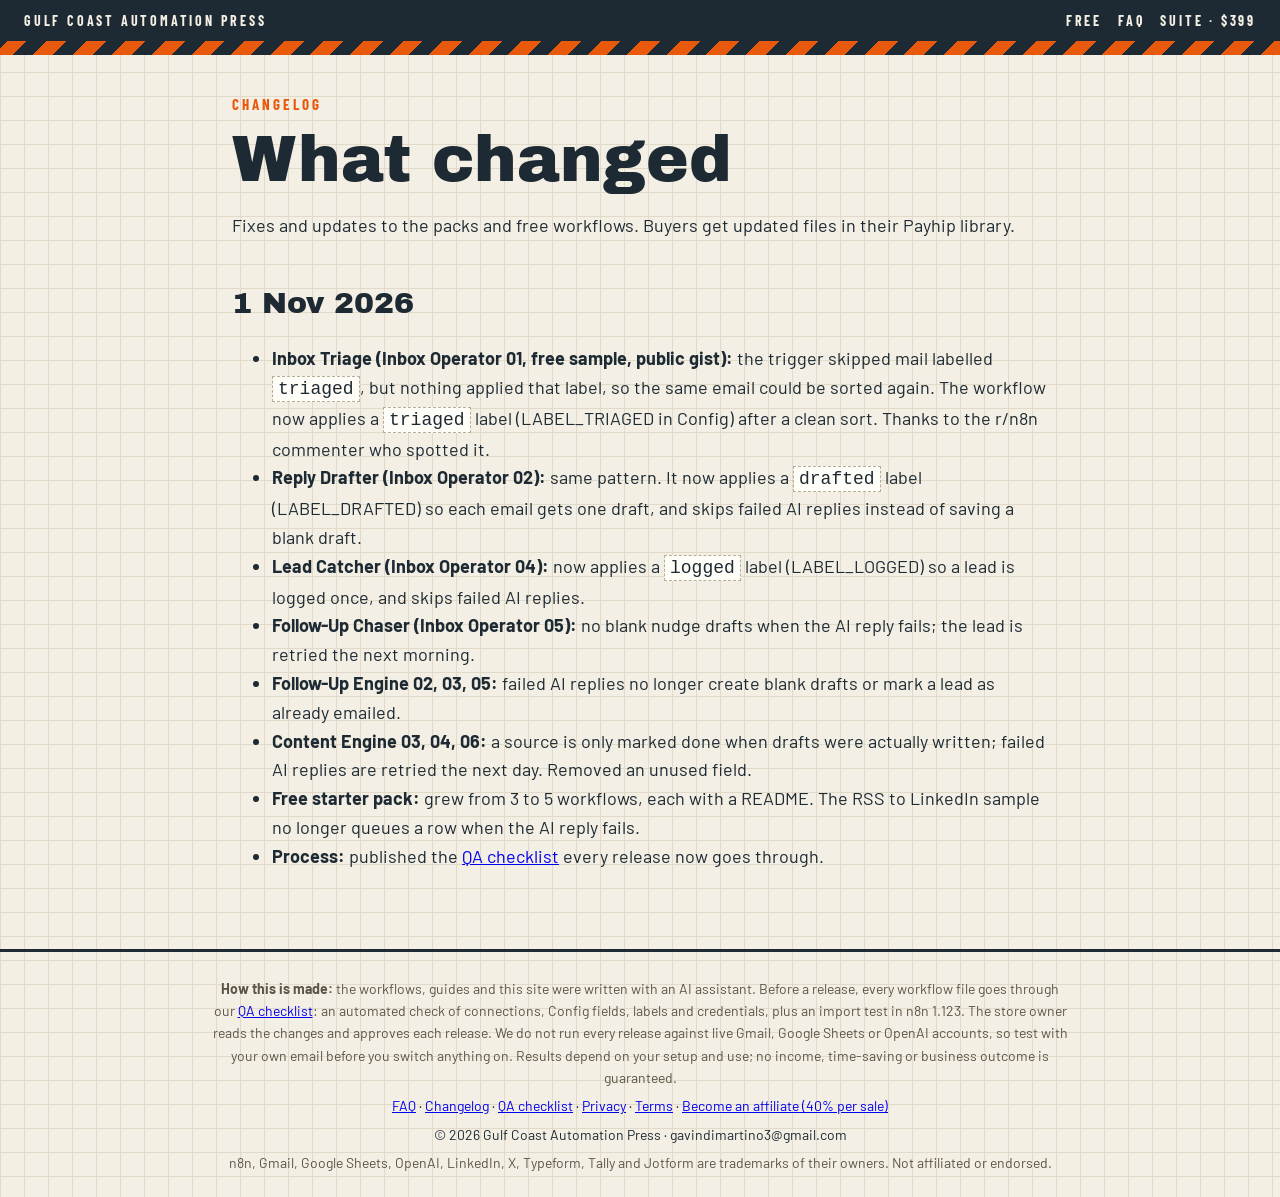
==== changelog/index.html @ 09010129 "Review improvements: Suite-first home, 5-workflow free starter pack with free-vs-paid table, FAQ wit" ====
<!doctype html><html lang=en><head><meta charset=utf-8><meta name=viewport content="width=device-width,initial-scale=1"><title>Changelog · Gulf Coast Automation Press</title><meta name=description content="Fixes and updates to the n8n workflow packs."><link rel=stylesheet href="/style.css"></head><body><nav><a href="/">GULF COAST AUTOMATION PRESS</a><span class=navr><a href="/free/">FREE</a><a href="/faq/">FAQ</a><a href="https://payhip.com/b/FG4vy">SUITE · $399</a></span></nav><div class=stripe></div><main><div class=k>Changelog</div><h1>What changed</h1><p>Fixes and updates to the packs and free workflows. Buyers get updated files in their Payhip library.</p><h2>1 Nov 2026</h2><ul><li><b>Inbox Triage (Inbox Operator 01, free sample, public gist):</b> the trigger skipped mail labelled <code>triaged</code>, but nothing applied that label, so the same email could be sorted again. The workflow now applies a <code>triaged</code> label (LABEL_TRIAGED in Config) after a clean sort. Thanks to the r/n8n commenter who spotted it.</li><li><b>Reply Drafter (Inbox Operator 02):</b> same pattern. It now applies a <code>drafted</code> label (LABEL_DRAFTED) so each email gets one draft, and skips failed AI replies instead of saving a blank draft.</li><li><b>Lead Catcher (Inbox Operator 04):</b> now applies a <code>logged</code> label (LABEL_LOGGED) so a lead is logged once, and skips failed AI replies.</li><li><b>Follow-Up Chaser (Inbox Operator 05):</b> no blank nudge drafts when the AI reply fails; the lead is retried the next morning.</li><li><b>Follow-Up Engine 02, 03, 05:</b> failed AI replies no longer create blank drafts or mark a lead as already emailed.</li><li><b>Content Engine 03, 04, 06:</b> a source is only marked done when drafts were actually written; failed AI replies are retried the next day. Removed an unused field.</li><li><b>Free starter pack:</b> grew from 3 to 5 workflows, each with a README. The RSS to LinkedIn sample no longer queues a row when the AI reply fails.</li><li><b>Process:</b> published the <a href="/qa/">QA checklist</a> every release now goes through.</li></ul></main><footer><p class=small><b>How this is made:</b> the workflows, guides and this site were written with an AI assistant. Before a release, every workflow file goes through our <a href="/qa/">QA checklist</a>: an automated check of connections, Config fields, labels and credentials, plus an import test in n8n 1.123. The store owner reads the changes and approves each release. We do not run every release against live Gmail, Google Sheets or OpenAI accounts, so test with your own email before you switch anything on. Results depend on your setup and use; no income, time-saving or business outcome is guaranteed.</p><p><a href="/faq/">FAQ</a> · <a href="/changelog/">Changelog</a> · <a href="/qa/">QA checklist</a> · <a href="/privacy/">Privacy</a> · <a href="/terms/">Terms</a> · <a href="https://payhip.com/auth/register/af6ae660e6de88c">Become an affiliate (40% per sale)</a></p><p>© 2026 Gulf Coast Automation Press · gavindimartino3@gmail.com</p><p class=small>n8n, Gmail, Google Sheets, OpenAI, LinkedIn, X, Typeform, Tally and Jotform are trademarks of their owners. Not affiliated or endorsed.</p></footer></body></html>
---- style.css ----
@import url('https://fonts.googleapis.com/css2?family=Archivo+Black&family=Barlow:wght@400;600&family=Barlow+Condensed:wght@600;700&display=swap');
:root{--paper:#F4EFE4;--grid:#E2DAC8;--ink:#1D2A33;--orange:#E8590C;--card:#FFFDF7}
*{box-sizing:border-box}body{margin:0;background:var(--paper);background-image:linear-gradient(var(--grid) 1px,transparent 1px),linear-gradient(90deg,var(--grid) 1px,transparent 1px);background-size:24px 24px;color:var(--ink);font:18px/1.6 Barlow,system-ui,sans-serif}
.stripe{height:14px;background:repeating-linear-gradient(-45deg,var(--orange) 0 14px,var(--ink) 14px 28px)}
nav{background:var(--ink);color:var(--paper);font:700 14px 'Barlow Condensed';letter-spacing:.2em;padding:12px 24px;display:flex;justify-content:space-between}nav a{color:var(--paper);text-decoration:none}
main{max-width:860px;margin:0 auto;padding:40px 22px 60px}
h1,h2{font-family:'Archivo Black',sans-serif;font-weight:400;line-height:1.05}h1{font-size:clamp(36px,6vw,64px);margin:.2em 0}h2{font-size:30px;margin-top:1.6em}
.k{font:700 15px 'Barlow Condensed';letter-spacing:.2em;color:var(--orange);text-transform:uppercase}
.card{background:var(--card);border:2px solid var(--ink);padding:18px 22px;margin:18px 0}
.btn{display:inline-block;background:var(--ink);color:var(--paper);font:700 18px 'Barlow Condensed';letter-spacing:.12em;padding:14px 26px;text-decoration:none;border:2px solid var(--ink)}.btn:hover{background:var(--orange);border-color:var(--orange)}.btn.alt{background:transparent;color:var(--ink)}
img{max-width:100%;border:2px solid var(--ink)}code,pre{font-family:'Courier Prime',monospace;background:var(--card);border:1px dashed #b8ad95;padding:2px 5px}pre{padding:12px;white-space:pre-wrap}
.grid{display:grid;grid-template-columns:repeat(auto-fit,minmax(240px,1fr));gap:14px}.small{font-size:14px;color:#5b5449}
footer{border-top:3px solid var(--ink);padding:20px;text-align:center;font-size:14px}
nav{flex-wrap:wrap;gap:8px}.navr{display:flex;gap:16px;flex-wrap:wrap}
.best{border-width:4px;border-color:var(--orange)}
.tw{overflow-x:auto;-webkit-overflow-scrolling:touch}table{border-collapse:collapse;width:100%;min-width:520px;background:var(--card);font-size:16px}th,td{border:1px solid var(--ink);padding:8px 10px;text-align:left;vertical-align:top}th{background:var(--ink);color:var(--paper);font-family:'Barlow Condensed';letter-spacing:.06em}
.btn{margin:4px 4px 4px 0}footer p{margin:6px auto;max-width:860px}
@media (max-width:560px){body{font-size:17px}main{padding:28px 16px 48px}h2{font-size:24px}.btn{display:block;text-align:center;padding:12px 16px}nav{padding:10px 14px;font-size:13px;letter-spacing:.12em}.card{padding:14px 16px}}
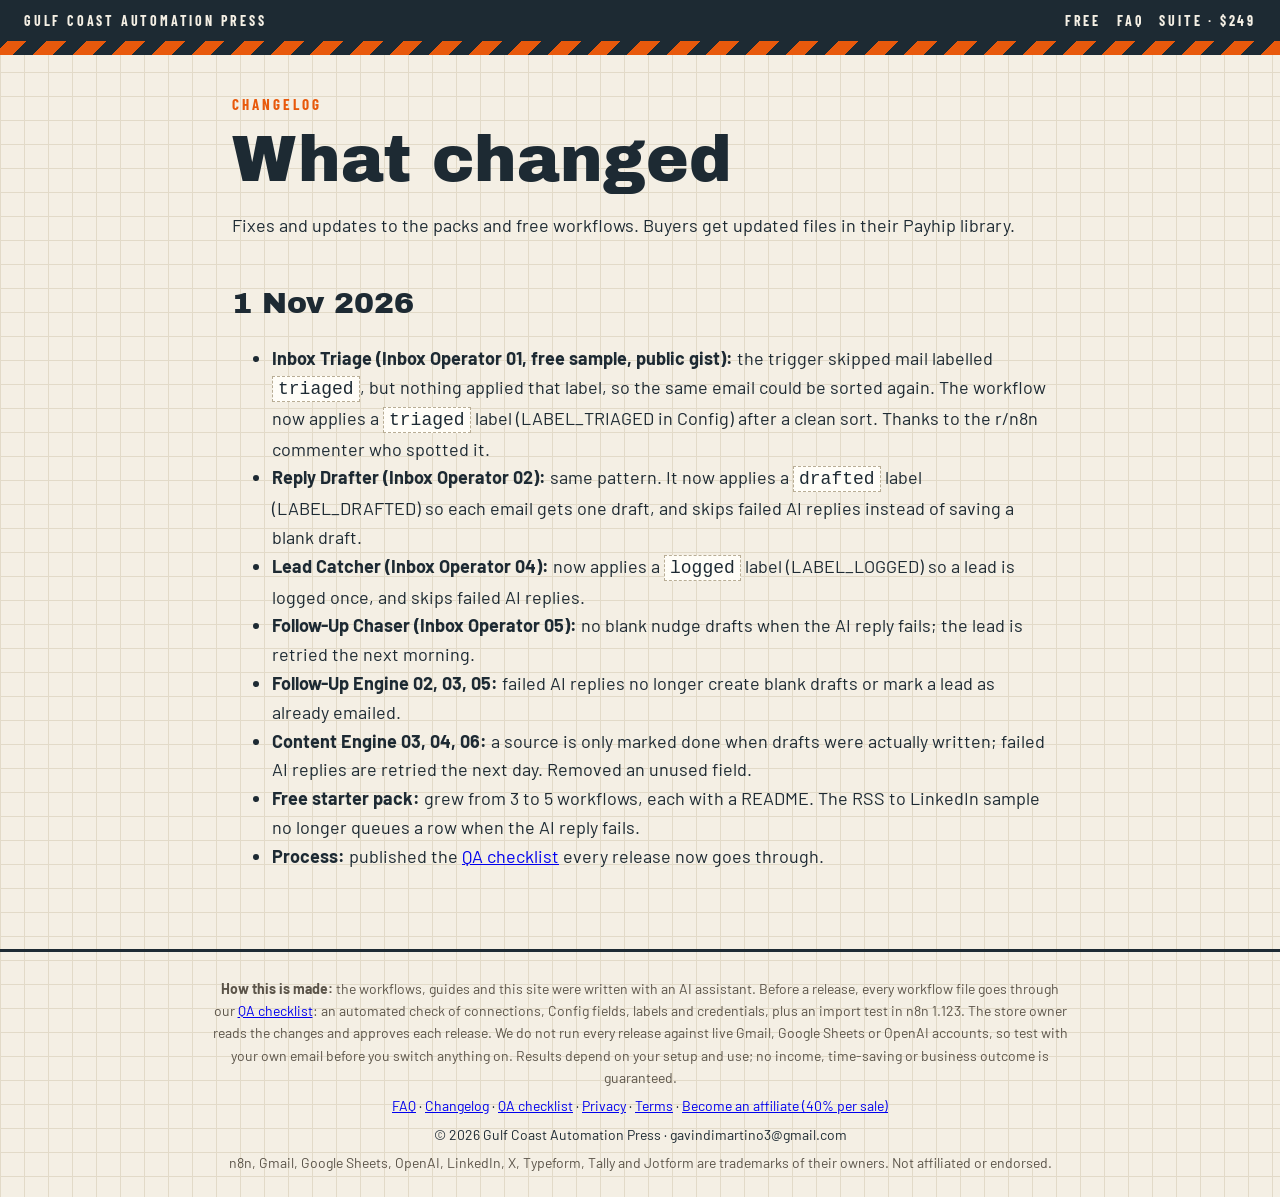
==== commit 616c4d35: "Suite $249, Core 3 $79 entry offer (CORE3_URL), starter pack button (STARTER_URL), refund/updates FA" ====
--- a/changelog/index.html
+++ b/changelog/index.html
@@ -1 +1 @@
-<!doctype html><html lang=en><head><meta charset=utf-8><meta name=viewport content="width=device-width,initial-scale=1"><title>Changelog · Gulf Coast Automation Press</title><meta name=description content="Fixes and updates to the n8n workflow packs."><link rel=stylesheet href="/style.css"></head><body><nav><a href="/">GULF COAST AUTOMATION PRESS</a><span class=navr><a href="/free/">FREE</a><a href="/faq/">FAQ</a><a href="https://payhip.com/b/FG4vy">SUITE · $399</a></span></nav><div class=stripe></div><main><div class=k>Changelog</div><h1>What changed</h1><p>Fixes and updates to the packs and free workflows. Buyers get updated files in their Payhip library.</p><h2>1 Nov 2026</h2><ul><li><b>Inbox Triage (Inbox Operator 01, free sample, public gist):</b> the trigger skipped mail labelled <code>triaged</code>, but nothing applied that label, so the same email could be sorted again. The workflow now applies a <code>triaged</code> label (LABEL_TRIAGED in Config) after a clean sort. Thanks to the r/n8n commenter who spotted it.</li><li><b>Reply Drafter (Inbox Operator 02):</b> same pattern. It now applies a <code>drafted</code> label (LABEL_DRAFTED) so each email gets one draft, and skips failed AI replies instead of saving a blank draft.</li><li><b>Lead Catcher (Inbox Operator 04):</b> now applies a <code>logged</code> label (LABEL_LOGGED) so a lead is logged once, and skips failed AI replies.</li><li><b>Follow-Up Chaser (Inbox Operator 05):</b> no blank nudge drafts when the AI reply fails; the lead is retried the next morning.</li><li><b>Follow-Up Engine 02, 03, 05:</b> failed AI replies no longer create blank drafts or mark a lead as already emailed.</li><li><b>Content Engine 03, 04, 06:</b> a source is only marked done when drafts were actually written; failed AI replies are retried the next day. Removed an unused field.</li><li><b>Free starter pack:</b> grew from 3 to 5 workflows, each with a README. The RSS to LinkedIn sample no longer queues a row when the AI reply fails.</li><li><b>Process:</b> published the <a href="/qa/">QA checklist</a> every release now goes through.</li></ul></main><footer><p class=small><b>How this is made:</b> the workflows, guides and this site were written with an AI assistant. Before a release, every workflow file goes through our <a href="/qa/">QA checklist</a>: an automated check of connections, Config fields, labels and credentials, plus an import test in n8n 1.123. The store owner reads the changes and approves each release. We do not run every release against live Gmail, Google Sheets or OpenAI accounts, so test with your own email before you switch anything on. Results depend on your setup and use; no income, time-saving or business outcome is guaranteed.</p><p><a href="/faq/">FAQ</a> · <a href="/changelog/">Changelog</a> · <a href="/qa/">QA checklist</a> · <a href="/privacy/">Privacy</a> · <a href="/terms/">Terms</a> · <a href="https://payhip.com/auth/register/af6ae660e6de88c">Become an affiliate (40% per sale)</a></p><p>© 2026 Gulf Coast Automation Press · gavindimartino3@gmail.com</p><p class=small>n8n, Gmail, Google Sheets, OpenAI, LinkedIn, X, Typeform, Tally and Jotform are trademarks of their owners. Not affiliated or endorsed.</p></footer></body></html>+<!doctype html><html lang=en><head><meta charset=utf-8><meta name=viewport content="width=device-width,initial-scale=1"><title>Changelog · Gulf Coast Automation Press</title><meta name=description content="Fixes and updates to the n8n workflow packs."><link rel=stylesheet href="/style.css"></head><body><nav><a href="/">GULF COAST AUTOMATION PRESS</a><span class=navr><a href="/free/">FREE</a><a href="/faq/">FAQ</a><a href="https://payhip.com/b/FG4vy">SUITE · $249</a></span></nav><div class=stripe></div><main><div class=k>Changelog</div><h1>What changed</h1><p>Fixes and updates to the packs and free workflows. Buyers get updated files in their Payhip library.</p><h2>1 Nov 2026</h2><ul><li><b>Inbox Triage (Inbox Operator 01, free sample, public gist):</b> the trigger skipped mail labelled <code>triaged</code>, but nothing applied that label, so the same email could be sorted again. The workflow now applies a <code>triaged</code> label (LABEL_TRIAGED in Config) after a clean sort. Thanks to the r/n8n commenter who spotted it.</li><li><b>Reply Drafter (Inbox Operator 02):</b> same pattern. It now applies a <code>drafted</code> label (LABEL_DRAFTED) so each email gets one draft, and skips failed AI replies instead of saving a blank draft.</li><li><b>Lead Catcher (Inbox Operator 04):</b> now applies a <code>logged</code> label (LABEL_LOGGED) so a lead is logged once, and skips failed AI replies.</li><li><b>Follow-Up Chaser (Inbox Operator 05):</b> no blank nudge drafts when the AI reply fails; the lead is retried the next morning.</li><li><b>Follow-Up Engine 02, 03, 05:</b> failed AI replies no longer create blank drafts or mark a lead as already emailed.</li><li><b>Content Engine 03, 04, 06:</b> a source is only marked done when drafts were actually written; failed AI replies are retried the next day. Removed an unused field.</li><li><b>Free starter pack:</b> grew from 3 to 5 workflows, each with a README. The RSS to LinkedIn sample no longer queues a row when the AI reply fails.</li><li><b>Process:</b> published the <a href="/qa/">QA checklist</a> every release now goes through.</li></ul></main><footer><p class=small><b>How this is made:</b> the workflows, guides and this site were written with an AI assistant. Before a release, every workflow file goes through our <a href="/qa/">QA checklist</a>: an automated check of connections, Config fields, labels and credentials, plus an import test in n8n 1.123. The store owner reads the changes and approves each release. We do not run every release against live Gmail, Google Sheets or OpenAI accounts, so test with your own email before you switch anything on. Results depend on your setup and use; no income, time-saving or business outcome is guaranteed.</p><p><a href="/faq/">FAQ</a> · <a href="/changelog/">Changelog</a> · <a href="/qa/">QA checklist</a> · <a href="/privacy/">Privacy</a> · <a href="/terms/">Terms</a> · <a href="https://payhip.com/auth/register/af6ae660e6de88c">Become an affiliate (40% per sale)</a></p><p>© 2026 Gulf Coast Automation Press · gavindimartino3@gmail.com</p><p class=small>n8n, Gmail, Google Sheets, OpenAI, LinkedIn, X, Typeform, Tally and Jotform are trademarks of their owners. Not affiliated or endorsed.</p></footer></body></html>
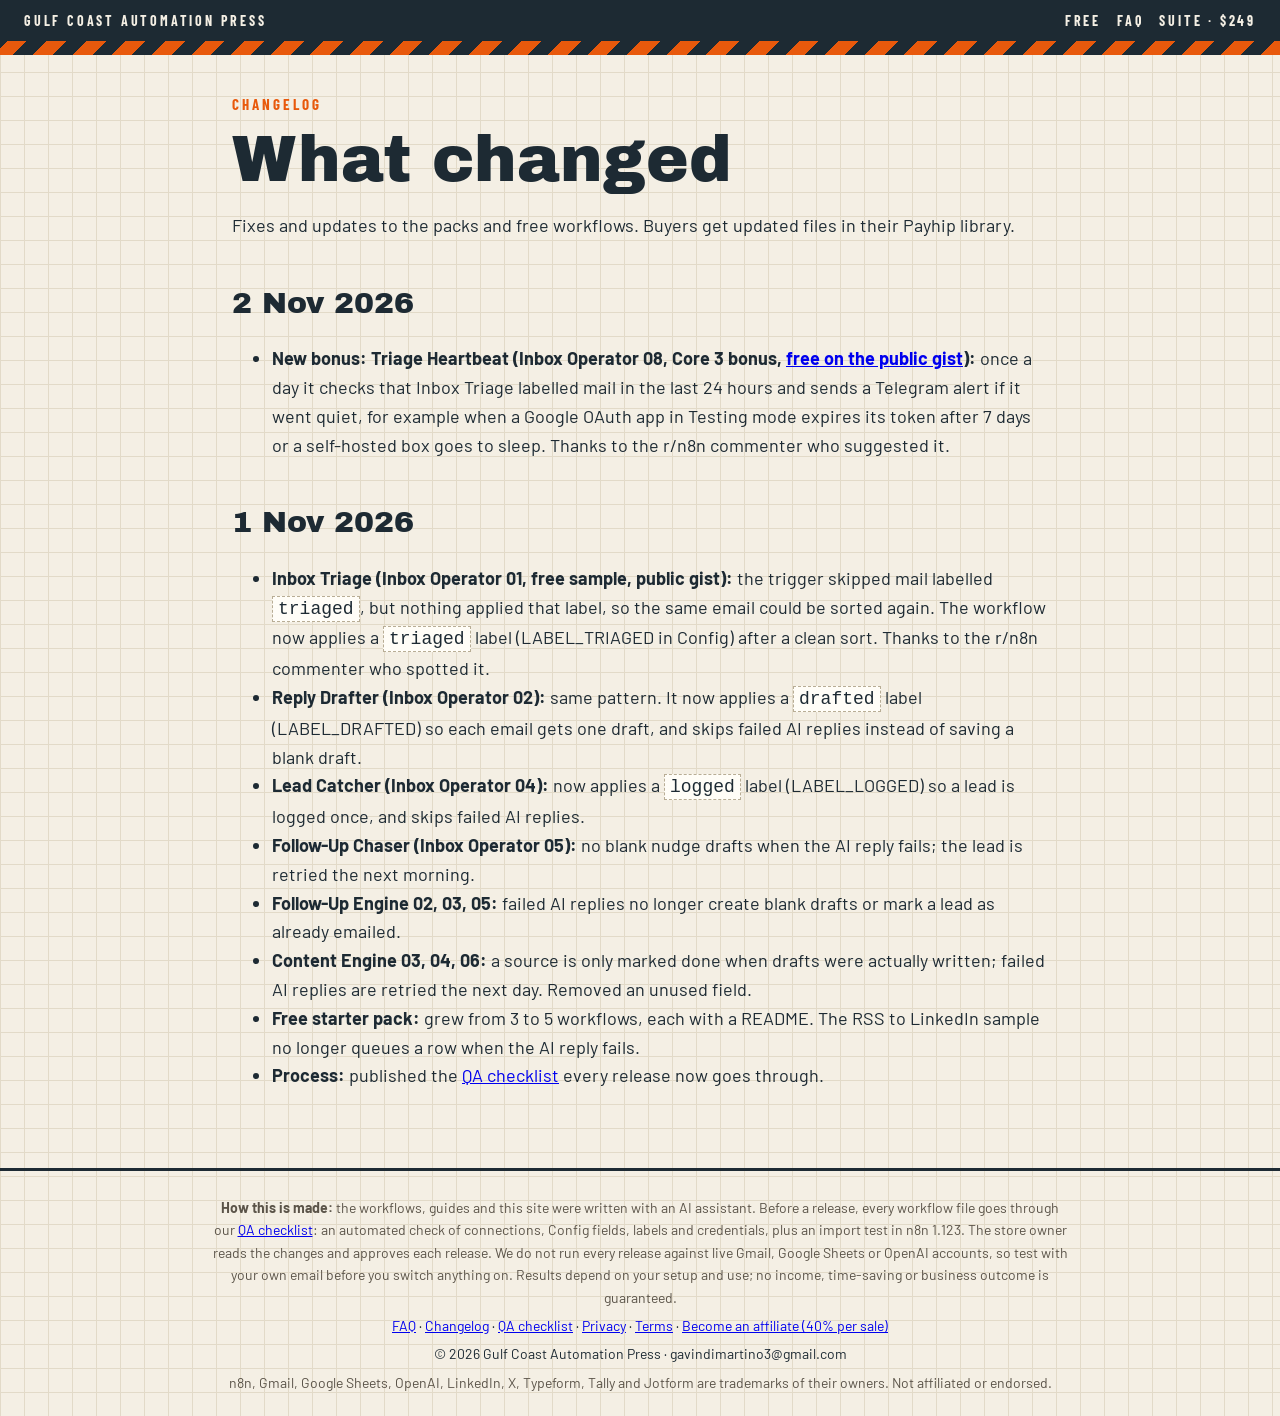
==== commit 2d73b099: "Changelog: Triage Heartbeat bonus" ====
--- a/changelog/index.html
+++ b/changelog/index.html
@@ -1 +1 @@
-<!doctype html><html lang=en><head><meta charset=utf-8><meta name=viewport content="width=device-width,initial-scale=1"><title>Changelog · Gulf Coast Automation Press</title><meta name=description content="Fixes and updates to the n8n workflow packs."><link rel=stylesheet href="/style.css"></head><body><nav><a href="/">GULF COAST AUTOMATION PRESS</a><span class=navr><a href="/free/">FREE</a><a href="/faq/">FAQ</a><a href="https://payhip.com/b/FG4vy">SUITE · $249</a></span></nav><div class=stripe></div><main><div class=k>Changelog</div><h1>What changed</h1><p>Fixes and updates to the packs and free workflows. Buyers get updated files in their Payhip library.</p><h2>1 Nov 2026</h2><ul><li><b>Inbox Triage (Inbox Operator 01, free sample, public gist):</b> the trigger skipped mail labelled <code>triaged</code>, but nothing applied that label, so the same email could be sorted again. The workflow now applies a <code>triaged</code> label (LABEL_TRIAGED in Config) after a clean sort. Thanks to the r/n8n commenter who spotted it.</li><li><b>Reply Drafter (Inbox Operator 02):</b> same pattern. It now applies a <code>drafted</code> label (LABEL_DRAFTED) so each email gets one draft, and skips failed AI replies instead of saving a blank draft.</li><li><b>Lead Catcher (Inbox Operator 04):</b> now applies a <code>logged</code> label (LABEL_LOGGED) so a lead is logged once, and skips failed AI replies.</li><li><b>Follow-Up Chaser (Inbox Operator 05):</b> no blank nudge drafts when the AI reply fails; the lead is retried the next morning.</li><li><b>Follow-Up Engine 02, 03, 05:</b> failed AI replies no longer create blank drafts or mark a lead as already emailed.</li><li><b>Content Engine 03, 04, 06:</b> a source is only marked done when drafts were actually written; failed AI replies are retried the next day. Removed an unused field.</li><li><b>Free starter pack:</b> grew from 3 to 5 workflows, each with a README. The RSS to LinkedIn sample no longer queues a row when the AI reply fails.</li><li><b>Process:</b> published the <a href="/qa/">QA checklist</a> every release now goes through.</li></ul></main><footer><p class=small><b>How this is made:</b> the workflows, guides and this site were written with an AI assistant. Before a release, every workflow file goes through our <a href="/qa/">QA checklist</a>: an automated check of connections, Config fields, labels and credentials, plus an import test in n8n 1.123. The store owner reads the changes and approves each release. We do not run every release against live Gmail, Google Sheets or OpenAI accounts, so test with your own email before you switch anything on. Results depend on your setup and use; no income, time-saving or business outcome is guaranteed.</p><p><a href="/faq/">FAQ</a> · <a href="/changelog/">Changelog</a> · <a href="/qa/">QA checklist</a> · <a href="/privacy/">Privacy</a> · <a href="/terms/">Terms</a> · <a href="https://payhip.com/auth/register/af6ae660e6de88c">Become an affiliate (40% per sale)</a></p><p>© 2026 Gulf Coast Automation Press · gavindimartino3@gmail.com</p><p class=small>n8n, Gmail, Google Sheets, OpenAI, LinkedIn, X, Typeform, Tally and Jotform are trademarks of their owners. Not affiliated or endorsed.</p></footer></body></html>+<!doctype html><html lang=en><head><meta charset=utf-8><meta name=viewport content="width=device-width,initial-scale=1"><title>Changelog · Gulf Coast Automation Press</title><meta name=description content="Fixes and updates to the n8n workflow packs."><link rel=stylesheet href="/style.css"></head><body><nav><a href="/">GULF COAST AUTOMATION PRESS</a><span class=navr><a href="/free/">FREE</a><a href="/faq/">FAQ</a><a href="https://payhip.com/b/FG4vy">SUITE · $249</a></span></nav><div class=stripe></div><main><div class=k>Changelog</div><h1>What changed</h1><p>Fixes and updates to the packs and free workflows. Buyers get updated files in their Payhip library.</p><h2>2 Nov 2026</h2><ul><li><b>New bonus: Triage Heartbeat (Inbox Operator 08, Core 3 bonus, <a href="https://gist.github.com/gulfcoastpress/025d46487b2449e3594d4ac132f1973c">free on the public gist</a>):</b> once a day it checks that Inbox Triage labelled mail in the last 24 hours and sends a Telegram alert if it went quiet, for example when a Google OAuth app in Testing mode expires its token after 7 days or a self-hosted box goes to sleep. Thanks to the r/n8n commenter who suggested it.</li></ul><h2>1 Nov 2026</h2><ul><li><b>Inbox Triage (Inbox Operator 01, free sample, public gist):</b> the trigger skipped mail labelled <code>triaged</code>, but nothing applied that label, so the same email could be sorted again. The workflow now applies a <code>triaged</code> label (LABEL_TRIAGED in Config) after a clean sort. Thanks to the r/n8n commenter who spotted it.</li><li><b>Reply Drafter (Inbox Operator 02):</b> same pattern. It now applies a <code>drafted</code> label (LABEL_DRAFTED) so each email gets one draft, and skips failed AI replies instead of saving a blank draft.</li><li><b>Lead Catcher (Inbox Operator 04):</b> now applies a <code>logged</code> label (LABEL_LOGGED) so a lead is logged once, and skips failed AI replies.</li><li><b>Follow-Up Chaser (Inbox Operator 05):</b> no blank nudge drafts when the AI reply fails; the lead is retried the next morning.</li><li><b>Follow-Up Engine 02, 03, 05:</b> failed AI replies no longer create blank drafts or mark a lead as already emailed.</li><li><b>Content Engine 03, 04, 06:</b> a source is only marked done when drafts were actually written; failed AI replies are retried the next day. Removed an unused field.</li><li><b>Free starter pack:</b> grew from 3 to 5 workflows, each with a README. The RSS to LinkedIn sample no longer queues a row when the AI reply fails.</li><li><b>Process:</b> published the <a href="/qa/">QA checklist</a> every release now goes through.</li></ul></main><footer><p class=small><b>How this is made:</b> the workflows, guides and this site were written with an AI assistant. Before a release, every workflow file goes through our <a href="/qa/">QA checklist</a>: an automated check of connections, Config fields, labels and credentials, plus an import test in n8n 1.123. The store owner reads the changes and approves each release. We do not run every release against live Gmail, Google Sheets or OpenAI accounts, so test with your own email before you switch anything on. Results depend on your setup and use; no income, time-saving or business outcome is guaranteed.</p><p><a href="/faq/">FAQ</a> · <a href="/changelog/">Changelog</a> · <a href="/qa/">QA checklist</a> · <a href="/privacy/">Privacy</a> · <a href="/terms/">Terms</a> · <a href="https://payhip.com/auth/register/af6ae660e6de88c">Become an affiliate (40% per sale)</a></p><p>© 2026 Gulf Coast Automation Press · gavindimartino3@gmail.com</p><p class=small>n8n, Gmail, Google Sheets, OpenAI, LinkedIn, X, Typeform, Tally and Jotform are trademarks of their owners. Not affiliated or endorsed.</p></footer></body></html>
